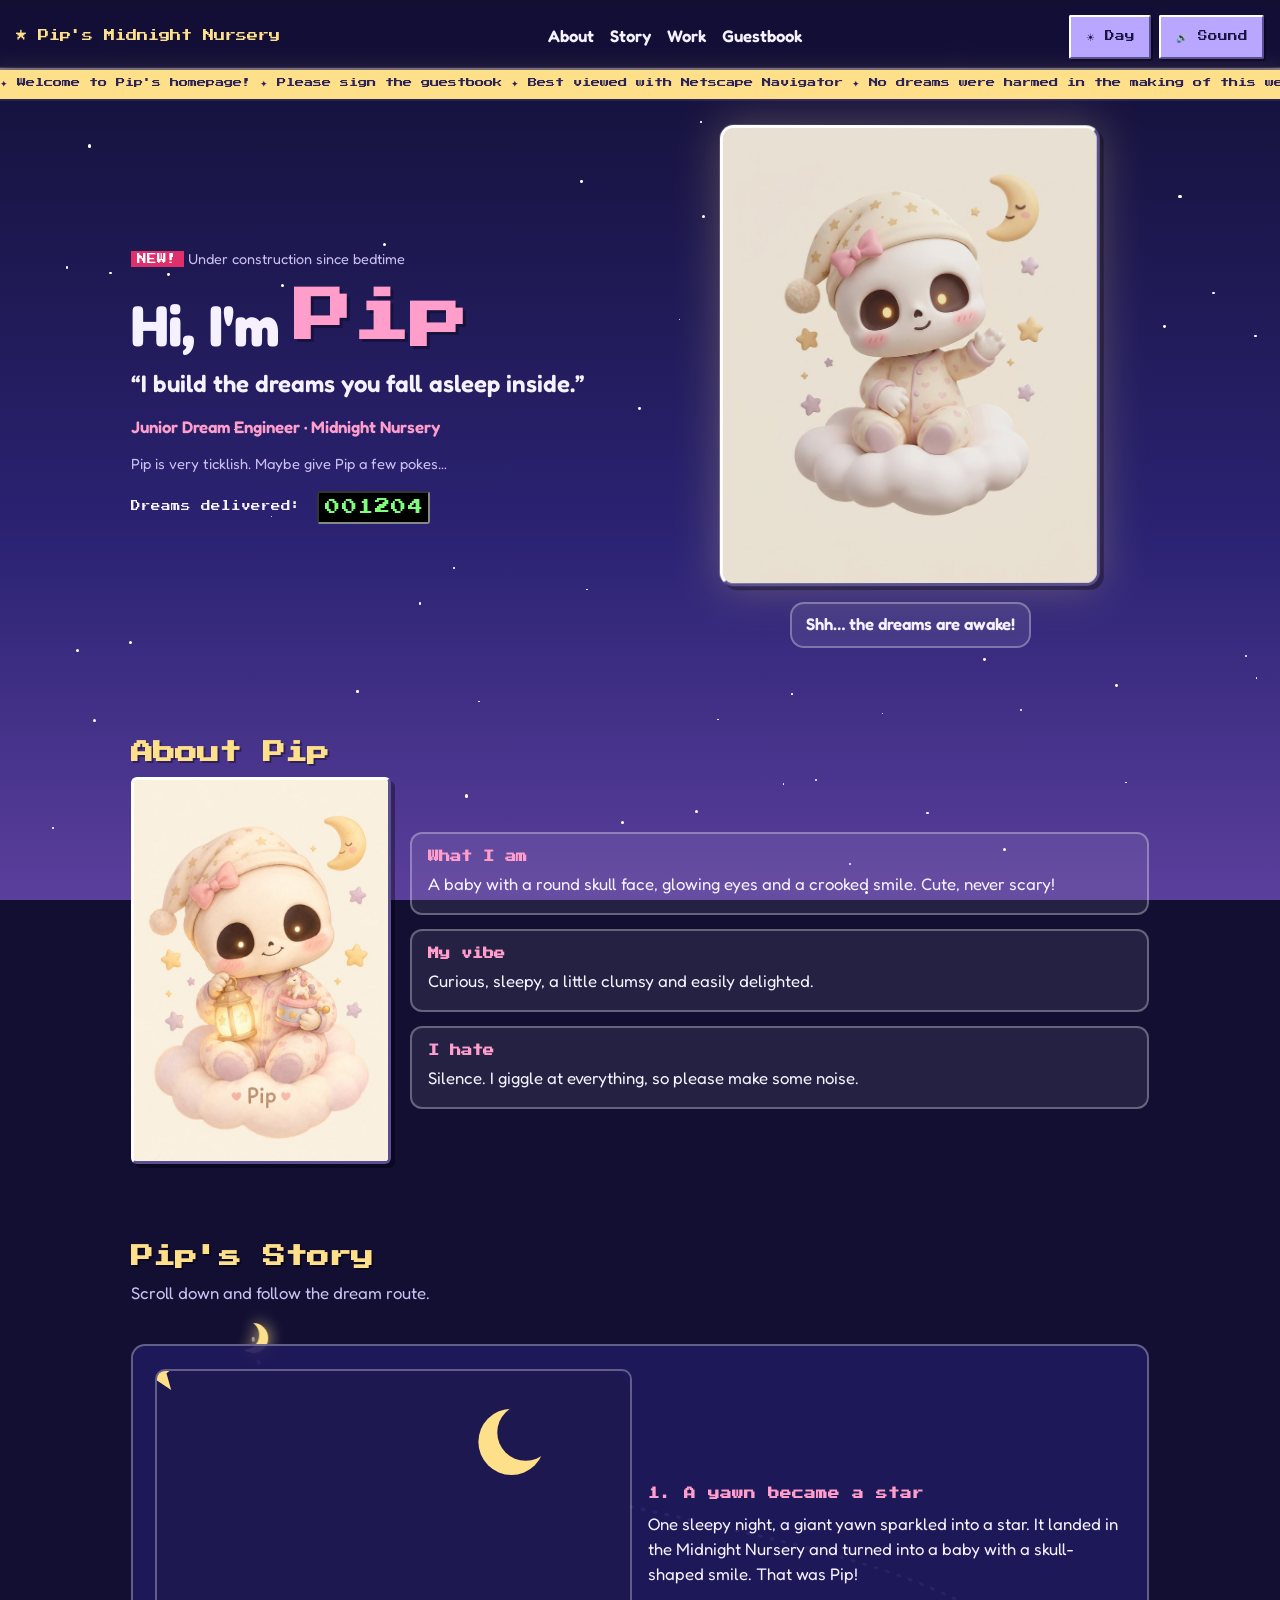
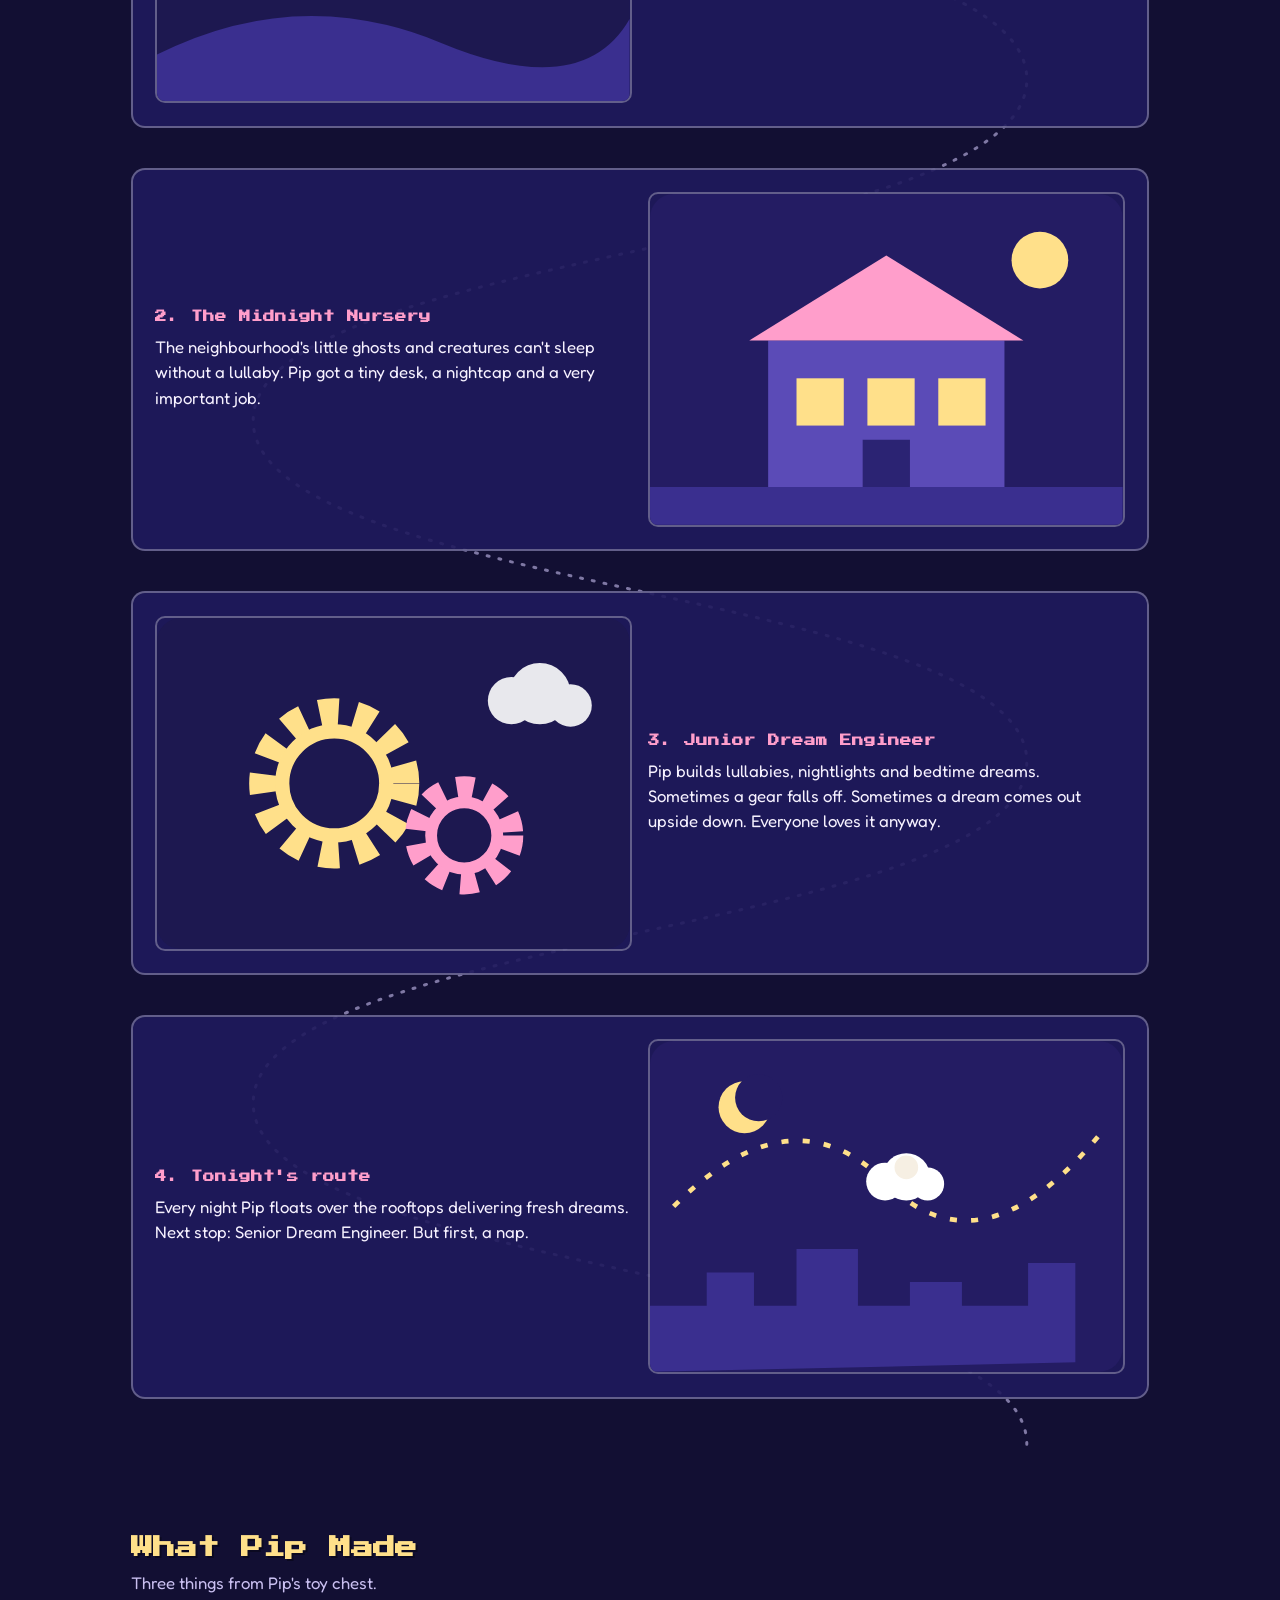
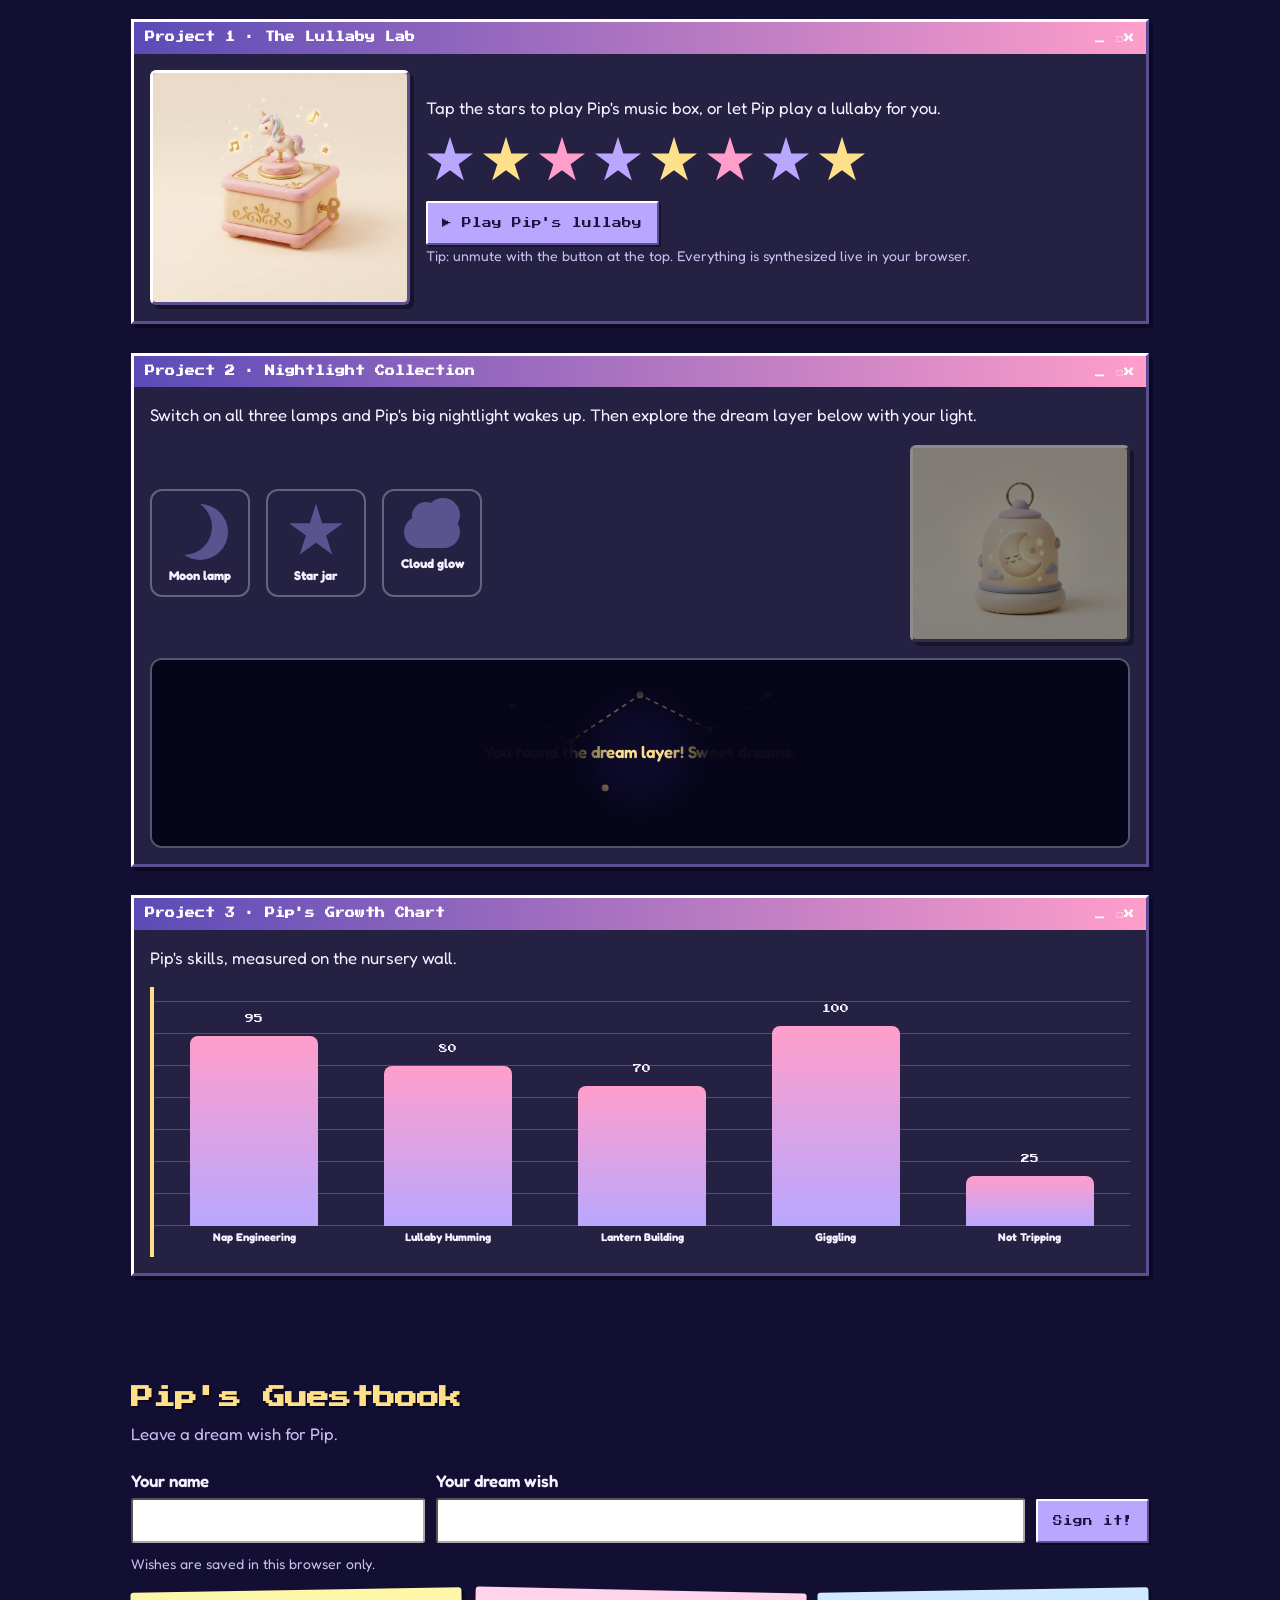
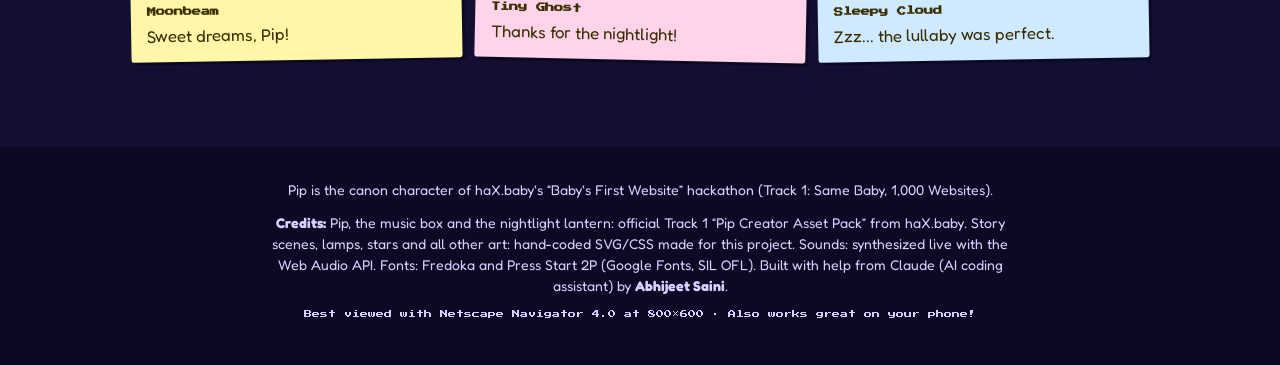
==== index-1.html @ 0d10c53f "Add files via upload" ====
<!doctype html>
<html lang="en" data-theme="night">
<head>
  <meta charset="utf-8">
  <meta name="viewport" content="width=device-width, initial-scale=1">
  <title>Pip's Midnight Nursery · Junior Dream Engineer</title>
  <meta name="description" content="Pip the skull baby builds the dreams you fall asleep inside. A cozy retro portfolio for haX.baby's Baby's First Website hackathon.">
  <link rel="preconnect" href="https://fonts.googleapis.com">
  <link rel="preconnect" href="https://fonts.gstatic.com" crossorigin>
  <link href="https://fonts.googleapis.com/css2?family=Fredoka:wght@400;600&family=Press+Start+2P&display=swap" rel="stylesheet">
  <link rel="preload" as="image" href="pip-wave.jpg">
  <link rel="stylesheet" href="style.css">
</head>
<body>
  <a class="skip" href="#main">Skip to content</a>
  <div class="progress" id="progress" aria-hidden="true"></div>
  <canvas id="sparkles" aria-hidden="true"></canvas>

  <div class="sky" aria-hidden="true">
    <div class="sky__night"></div>
    <div class="sky__day"></div>
    <div class="stars" id="stars"></div>
  </div>

  <header class="topbar">
    <a class="brand" href="#top">&#9733; Pip's Midnight Nursery</a>
    <nav class="nav" aria-label="Sections">
      <a href="#about">About</a>
      <a href="#story">Story</a>
      <a href="#work">Work</a>
      <a href="#guestbook">Guestbook</a>
    </nav>
    <div class="controls">
      <button class="btn95" id="themeBtn" type="button" aria-label="Switch to day mode">&#9728; Day</button>
      <button class="btn95" id="muteBtn" type="button" aria-pressed="false" aria-label="Mute sounds">&#128266; Sound</button>
    </div>
  </header>

  <div class="marquee" aria-hidden="true">
    <span>&#10022; Welcome to Pip's homepage! &#10022; Please sign the guestbook &#10022; Best viewed with Netscape Navigator &#10022; No dreams were harmed in the making of this website &#10022; Shh, Pip is a little ticklish &#10022;</span>
  </div>

  <main id="main">
    <!-- HERO: what they are -->
    <section class="hero" id="top">
      <div class="hero__text">
        <p class="new"><span class="blink">NEW!</span> Under construction since bedtime</p>
        <h1>Hi, I'm <span class="pixel">Pip</span></h1>
        <p class="tagline">&ldquo;I build the dreams you fall asleep inside.&rdquo;</p>
        <p class="role">Junior Dream Engineer &middot; Midnight Nursery</p>
        <p class="hint">Pip is very ticklish. Maybe give Pip a few pokes&hellip;</p>
        <p class="counter">Dreams delivered: <span class="odo" id="odometer" role="img" aria-label="Dreams delivered counter"></span></p>
      </div>
      <div class="hero__pip">
        <button class="pip-btn" id="pip" type="button" aria-label="Pip the skull baby. Poke Pip!">
          <span class="pip-frame">
            <img id="pipImg" src="pip-wave.jpg" width="800" height="973" alt="Pip, a cute baby with a round skull face, a starry nightcap and a pink bow, waving from a fluffy cloud">
            <span class="zzz" aria-hidden="true"><i>Z</i><i>z</i><i>z</i></span>
          </span>
        </button>
        <p class="speech" id="speech" aria-live="polite">Shh&hellip; the dreams are awake!</p>
      </div>
    </section>

    <section class="about" id="about" aria-labelledby="aboutTitle">
      <h2 id="aboutTitle">About Pip</h2>
      <div class="about__layout">
        <figure class="portrait art-frame">
          <img src="pip-portrait.jpg" width="682" height="1024" loading="lazy" alt="Official portrait of Pip holding a glowing lantern and a unicorn music box, sitting on a cloud">
        </figure>
        <div class="about__grid">
          <article class="mini"><h3>What I am</h3><p>A baby with a round skull face, glowing eyes and a crooked smile. Cute, never scary!</p></article>
          <article class="mini"><h3>My vibe</h3><p>Curious, sleepy, a little clumsy and easily delighted.</p></article>
          <article class="mini"><h3>I hate</h3><p>Silence. I giggle at everything, so please make some noise.</p></article>
        </div>
      </div>
    </section>

    <!-- STORY -->
    <section class="story" id="story" aria-labelledby="storyTitle">
      <h2 id="storyTitle">Pip's Story</h2>
      <p class="sub">Scroll down and follow the dream route.</p>
      <div class="story__track" id="storyTrack">
        <div class="dreampath" aria-hidden="true">
          <svg id="dreamSvg" xmlns="http://www.w3.org/2000/svg">
            <path id="dreamFaint" fill="none"/>
            <path id="dreamLine" fill="none"/>
          </svg>
          <div class="moonmark" id="moonmark"></div>
        </div>

        <article class="scene">
          <div class="scene__art">
            <svg viewBox="0 0 200 140" role="img" aria-label="A star falling over a sleepy hill">
              <rect width="200" height="140" rx="10" fill="#1d1850"/>
              <circle cx="150" cy="30" r="14" fill="#ffe08a"/><circle cx="156" cy="26" r="12" fill="#1d1850"/>
              <g class="fall"><line x1="0" y1="0" x2="-30" y2="-18" stroke="#ffe08a" stroke-width="2" opacity=".6"/><polygon points="0,-9 3,-3 9,-3 4,1 6,8 0,4 -6,8 -4,1 -9,-3 -3,-3" fill="#ffe08a"/></g>
              <path d="M0 120 Q60 90 120 115 T200 105 V140 H0Z" fill="#3a2f8f"/>
            </svg>
          </div>
          <div class="scene__text"><h3>1. A yawn became a star</h3><p>One sleepy night, a giant yawn sparkled into a star. It landed in the Midnight Nursery and turned into a baby with a skull-shaped smile. That was Pip!</p></div>
        </article>

        <article class="scene scene--flip">
          <div class="scene__art">
            <svg viewBox="0 0 200 140" role="img" aria-label="A little nursery house with glowing windows">
              <rect width="200" height="140" rx="10" fill="#241c63"/>
              <circle cx="165" cy="28" r="12" fill="#ffe08a"/>
              <rect x="50" y="62" width="100" height="62" fill="#5b4bb7"/>
              <polygon points="42,62 100,26 158,62" fill="#ff9ecb"/>
              <rect class="win w1" x="62" y="78" width="20" height="20" fill="#ffe08a"/>
              <rect class="win w2" x="92" y="78" width="20" height="20" fill="#ffe08a"/>
              <rect class="win w3" x="122" y="78" width="20" height="20" fill="#ffe08a"/>
              <rect x="90" y="104" width="20" height="20" fill="#2b2373"/>
              <rect y="124" width="200" height="16" fill="#3a2f8f"/>
            </svg>
          </div>
          <div class="scene__text"><h3>2. The Midnight Nursery</h3><p>The neighbourhood's little ghosts and creatures can't sleep without a lullaby. Pip got a tiny desk, a nightcap and a very important job.</p></div>
        </article>

        <article class="scene">
          <div class="scene__art">
            <svg viewBox="0 0 200 140" role="img" aria-label="Two turning gears and a cloud">
              <rect width="200" height="140" rx="10" fill="#1d1850"/>
              <g transform="translate(75 70)"><g class="gear"><circle r="30" fill="none" stroke="#ffe08a" stroke-width="12" stroke-dasharray="8 7"/><circle r="22" fill="none" stroke="#ffe08a" stroke-width="6"/></g></g>
              <g transform="translate(130 92)"><g class="gear gear--rev"><circle r="20" fill="none" stroke="#ff9ecb" stroke-width="10" stroke-dasharray="7 6"/><circle r="14" fill="none" stroke="#ff9ecb" stroke-width="5"/></g></g>
              <g fill="#fff" opacity=".9"><circle cx="150" cy="35" r="10"/><circle cx="162" cy="32" r="13"/><circle cx="175" cy="37" r="9"/></g>
            </svg>
          </div>
          <div class="scene__text"><h3>3. Junior Dream Engineer</h3><p>Pip builds lullabies, nightlights and bedtime dreams. Sometimes a gear falls off. Sometimes a dream comes out upside down. Everyone loves it anyway.</p></div>
        </article>

        <article class="scene scene--flip">
          <div class="scene__art">
            <svg viewBox="0 0 200 140" role="img" aria-label="A little cloud floating over rooftops along a dotted route">
              <rect width="200" height="140" rx="10" fill="#241c63"/>
              <circle cx="40" cy="28" r="11" fill="#ffe08a"/><circle cx="46" cy="24" r="10" fill="#241c63"/>
              <path d="M10 70 Q60 20 100 60 T190 40" fill="none" stroke="#ffe08a" stroke-width="2" stroke-dasharray="3 6"/>
              <g><g fill="#fff"><circle cx="0" cy="0" r="8"/><circle cx="9" cy="-2" r="10"/><circle cx="18" cy="1" r="7"/></g><circle cx="9" cy="-6" r="5" fill="#f6efe3"/><animateMotion dur="7s" repeatCount="indefinite" path="M10 70 Q60 20 100 60 T190 40"/></g>
              <path d="M0 140 V112 h24 v-14 h20 v14 h18 v-24 h26 v24 h22 v-10 h22 v10 h28 v-18 h20 v42Z" fill="#3a2f8f"/>
            </svg>
          </div>
          <div class="scene__text"><h3>4. Tonight's route</h3><p>Every night Pip floats over the rooftops delivering fresh dreams. Next stop: Senior Dream Engineer. But first, a nap.</p></div>
        </article>
      </div>
    </section>

    <!-- WORK -->
    <section class="work" id="work" aria-labelledby="workTitle">
      <h2 id="workTitle">What Pip Made</h2>
      <p class="sub">Three things from Pip's toy chest.</p>

      <article class="card" id="lab">
        <h3 class="card__title">Project 1 &middot; The Lullaby Lab</h3>
        <div class="card__body lab__grid">
          <img class="musicbox art-frame" id="musicbox" src="music-box.jpg" width="800" height="722" loading="lazy" alt="Pip's pastel unicorn music box with a golden winding key">
          <div>
            <p>Tap the stars to play Pip's music box, or let Pip play a lullaby for you.</p>
            <div class="keys" id="keys" role="group" aria-label="Music box stars"></div>
            <button class="btn95" id="playLullaby" type="button" data-nosfx>&#9654; Play Pip's lullaby</button>
            <p class="note">Tip: unmute with the button at the top. Everything is synthesized live in your browser.</p>
          </div>
        </div>
      </article>

      <article class="card" id="lights">
        <h3 class="card__title">Project 2 &middot; Nightlight Collection</h3>
        <div class="card__body">
          <p>Switch on all three lamps and Pip's big nightlight wakes up. Then explore the dream layer below with your light.</p>
          <div class="lights__top">
          <div class="lamps">
            <button class="lamp lamp--moon" type="button" aria-pressed="false" aria-label="Moon lamp"><span class="shape"></span><b>Moon lamp</b></button>
            <button class="lamp lamp--star" type="button" aria-pressed="false" aria-label="Star jar"><span class="shape"></span><b>Star jar</b></button>
            <button class="lamp lamp--cloud" type="button" aria-pressed="false" aria-label="Cloud glow"><span class="shape"></span><b>Cloud glow</b></button>
          </div>
          <img class="lantern art-frame" src="lantern.jpg" width="800" height="714" loading="lazy" alt="Pip's big moon nightlight lantern">
          </div>
          <div class="darkroom" id="darkroom" aria-label="Dream layer, move your pointer or finger to light it up">
            <div class="darkroom__hidden">
              <svg viewBox="0 0 300 160" aria-hidden="true">
                <g fill="#ffe08a"><circle cx="40" cy="40" r="3"/><circle cx="90" cy="70" r="3"/><circle cx="150" cy="30" r="3"/><circle cx="210" cy="60" r="3"/><circle cx="260" cy="30" r="3"/><circle cx="120" cy="110" r="3"/></g>
                <polyline points="40,40 90,70 150,30 210,60 260,30" fill="none" stroke="#ffe08a" stroke-width="1.5" stroke-dasharray="4 4"/>
              </svg>
              <p>You found the dream layer! Sweet dreams.</p>
            </div>
            <div class="darkroom__mask"></div>
          </div>
        </div>
      </article>

      <article class="card" id="chart">
        <h3 class="card__title">Project 3 &middot; Pip's Growth Chart</h3>
        <div class="card__body">
          <p>Pip's skills, measured on the nursery wall.</p>
          <div class="wall">
            <div class="grow" style="--h:95"><div class="grow__bar"><span>95</span></div><b>Nap Engineering</b></div>
            <div class="grow" style="--h:80"><div class="grow__bar"><span>80</span></div><b>Lullaby Humming</b></div>
            <div class="grow" style="--h:70"><div class="grow__bar"><span>70</span></div><b>Lantern Building</b></div>
            <div class="grow" style="--h:100"><div class="grow__bar"><span>100</span></div><b>Giggling</b></div>
            <div class="grow" style="--h:25"><div class="grow__bar"><span>25</span></div><b>Not Tripping</b></div>
          </div>
        </div>
      </article>
    </section>

    <!-- GUESTBOOK -->
    <section class="guest" id="guestbook" aria-labelledby="guestTitle">
      <h2 id="guestTitle">Pip's Guestbook</h2>
      <p class="sub">Leave a dream wish for Pip.</p>
      <form id="guestForm" class="guest__form" autocomplete="off">
        <label>Your name <input name="name" maxlength="20" required></label>
        <label>Your dream wish <input name="message" maxlength="100" required></label>
        <button class="btn95" type="submit">Sign it!</button>
      </form>
      <p class="note" id="guestNote" aria-live="polite"></p>
      <ul class="guest__list" id="guestList"></ul>
    </section>
  </main>

  <footer class="footer">
    <p>Pip is the canon character of haX.baby's &ldquo;Baby's First Website&rdquo; hackathon (Track 1: Same Baby, 1,000 Websites).</p>
    <p><b>Credits:</b> Pip, the music box and the nightlight lantern: official Track 1 &ldquo;Pip Creator Asset Pack&rdquo; from haX.baby. Story scenes, lamps, stars and all other art: hand-coded SVG/CSS made for this project. Sounds: synthesized live with the Web Audio API. Fonts: Fredoka and Press Start 2P (Google Fonts, SIL OFL). Built with help from Claude (AI coding assistant) by <b>Abhijeet Saini</b>.</p>
    <p class="small">Best viewed with Netscape Navigator 4.0 at 800&times;600 &middot; Also works great on your phone!</p>
  </footer>

  <script src="script.js"></script>
</body>
</html>
---- style.css ----
:root{
  --font:'Fredoka','Trebuchet MS',system-ui,sans-serif;
  --pixel:'Press Start 2P','Courier New',monospace;
}
[data-theme="night"]{
  --card:rgba(255,255,255,.08); --card-border:rgba(255,255,255,.3);
  --text:#f6f1ff; --muted:#c9bff0; --accent:#ff9ecb; --gold:#ffe08a;
  --btn:#b9a7ff; --btn-text:#1a1440; --head:#f6efe3; --socket:#241a4a; --glow:#ffe9a8;
  --cloud:#e9e2ff; --lamp-off:#5b5390;
}
[data-theme="day"]{
  --card:rgba(255,255,255,.72); --card-border:#ffffff;
  --text:#2b2358; --muted:#5b5390; --accent:#ff6fae; --gold:#ffb830;
  --btn:#ffd3ea; --btn-text:#2b2358; --head:#fffaf0; --socket:#3b2d6e; --glow:#fff2b8;
  --cloud:#ffffff; --lamp-off:#b9b2dc;
}

*{box-sizing:border-box}
html{scroll-behavior:smooth;-webkit-text-size-adjust:100%}
body{margin:0;font-family:var(--font);color:var(--text);line-height:1.5;font-size:1.05rem;min-height:100vh;overflow-x:hidden;background:#120f33}
img,svg{max-width:100%}
h1,h2,h3{line-height:1.2;margin:0}
p{margin:0 0 .8rem}
a{color:var(--accent)}
.skip{position:absolute;left:-999px;top:0;background:#fff;color:#000;padding:.5rem 1rem;z-index:300}
.skip:focus{left:8px;top:8px}

/* sky */
.sky{position:fixed;inset:0;z-index:-1;overflow:hidden}
.sky__night,.sky__day{position:absolute;inset:0;transition:opacity .8s}
.sky__night{background:linear-gradient(180deg,#120f33 0%,#2b2373 60%,#5b3f9c 100%)}
.sky__day{background:linear-gradient(180deg,#9fdcff 0%,#d9f1ff 55%,#fff1d2 100%)}
[data-theme="night"] .sky__day{opacity:0}
[data-theme="day"] .sky__night{opacity:0}
.stars{position:absolute;inset:0;transition:opacity .8s}
[data-theme="day"] .stars{opacity:0}
.stars span{position:absolute;border-radius:50%;background:#fff;animation:twinkle 3s ease-in-out infinite}
@keyframes twinkle{0%,100%{opacity:.25;transform:scale(.8)}50%{opacity:1;transform:scale(1.3)}}

#sparkles{position:fixed;inset:0;z-index:90;pointer-events:none}
.progress{position:fixed;top:0;left:0;right:0;height:5px;background:var(--accent);transform-origin:left;transform:scaleX(0);z-index:200}

/* 90s buttons */
.btn95{font-family:var(--pixel);font-size:.6rem;line-height:1.3;padding:.75rem .9rem;background:var(--btn);color:var(--btn-text);border:2px solid;border-color:#fff #5a4f90 #5a4f90 #fff;box-shadow:2px 2px 0 rgba(0,0,0,.35);cursor:pointer;border-radius:2px;min-height:44px}
.btn95:active{border-color:#5a4f90 #fff #fff #5a4f90;transform:translate(1px,1px);box-shadow:none}
button:focus-visible,a:focus-visible,input:focus-visible{outline:3px dashed var(--accent);outline-offset:3px}

/* topbar */
.topbar{position:sticky;top:5px;z-index:100;display:flex;flex-wrap:wrap;align-items:center;justify-content:space-between;gap:.5rem .75rem;padding:.6rem 1rem;background:rgba(20,15,55,.72);backdrop-filter:blur(8px);border-bottom:2px solid var(--card-border)}
[data-theme="day"] .topbar{background:rgba(255,255,255,.75)}
.brand{font-family:var(--pixel);font-size:.7rem;color:var(--gold);text-decoration:none}
[data-theme="day"] .brand{color:#5b4bb7}
.nav{display:flex;gap:1rem;font-weight:600}
.nav a{color:var(--text);text-decoration:none}
.nav a:hover{color:var(--accent)}
.controls{display:flex;gap:.5rem}

.marquee{overflow:hidden;white-space:nowrap;background:var(--gold);color:#2b2358;font-family:var(--pixel);font-size:.58rem;border-block:2px solid #2b2358}
.marquee span{display:inline-block;padding:.55rem 0;animation:marq 38s linear infinite}
@keyframes marq{from{transform:translateX(100vw)}to{transform:translateX(-100%)}}

main{max-width:1050px;margin:0 auto;padding:0 1rem 3rem}
section{padding:2.5rem 0}
h2{font-family:var(--pixel);font-size:clamp(.95rem,3.6vw,1.4rem);color:var(--gold);text-shadow:2px 2px 0 rgba(0,0,0,.35);margin-bottom:.6rem}
[data-theme="day"] h2{color:#5b4bb7;text-shadow:2px 2px 0 #fff}
.sub{color:var(--muted);margin-bottom:1.4rem}
.note{font-size:.88rem;color:var(--muted)}

/* hero */
.hero{display:grid;gap:1rem;align-items:center;padding-top:1.5rem}
.hero__pip{order:-1;text-align:center}
.hero h1{font-size:clamp(2rem,9vw,3.6rem);margin-bottom:.4rem}
.pixel{font-family:var(--pixel);color:var(--accent);text-shadow:3px 3px 0 rgba(0,0,0,.3)}
.new{font-size:.9rem;color:var(--muted)}
.blink{font-family:var(--pixel);font-size:.6rem;color:#fff;background:#e0306b;padding:.2rem .4rem;animation:blink 1s steps(2) infinite}
@keyframes blink{50%{opacity:0}}
.tagline{font-size:clamp(1.15rem,4.4vw,1.5rem);font-weight:600}
.role{color:var(--accent);font-weight:600}
.hint{font-size:.92rem;color:var(--muted)}
.counter{margin-top:1rem;font-family:var(--pixel);font-size:.6rem}
.odo{display:inline-flex;gap:2px;background:#000;padding:4px 6px;border:2px inset #888;border-radius:3px;vertical-align:middle;margin-left:.4rem;font-size:.95rem}
.digit{display:block;height:1.4em;width:.95em;overflow:hidden;color:#7dff7d}
.strip{display:block;transition:transform .9s cubic-bezier(.3,1.4,.5,1)}
.strip span{display:block;height:1.4em;line-height:1.4em;text-align:center}

.pip-btn{background:none;border:0;padding:0;cursor:pointer;width:min(82vw,380px);-webkit-tap-highlight-color:transparent;animation:bob 4s ease-in-out infinite}
.pip-btn svg{width:100%;height:auto;display:block;overflow:visible}
.pip-btn.boing{animation:boing .45s ease}
@keyframes bob{0%,100%{transform:translateY(0)}50%{transform:translateY(-10px)}}
@keyframes boing{0%{transform:scale(1)}30%{transform:scale(1.08,.92)}60%{transform:scale(.96,1.05)}100%{transform:scale(1)}}
.speech{display:inline-block;margin-top:.6rem;padding:.5rem .9rem;background:var(--card);border:2px solid var(--card-border);border-radius:14px;font-weight:600;min-height:2.4rem}

.art-frame{background:#f8ecd9;border:3px solid;border-color:#fff #5a4f90 #5a4f90 #fff;box-shadow:4px 4px 0 rgba(0,0,0,.35);border-radius:6px;display:block;max-width:100%;height:auto}
.pip-frame{position:relative;display:block;background:#f8ecd9;border:3px solid;border-color:#fff #5a4f90 #5a4f90 #fff;box-shadow:4px 4px 0 rgba(0,0,0,.35),0 0 44px rgba(255,224,138,.28);border-radius:14px;overflow:hidden;transform:perspective(700px) rotateY(calc(var(--tx,0) * 9deg)) rotateX(calc(var(--ty,0) * -7deg))}
.pip-frame img{display:block;width:100%;height:auto;transition:filter .6s}
[data-theme="night"] .pip-frame img{filter:brightness(.93) saturate(1.05)}
.asleep .pip-frame img{filter:brightness(.7) saturate(.8)}
.zzz{position:absolute;right:9%;top:6%;display:flex;flex-direction:column;align-items:flex-end;font-family:var(--pixel);color:#fff;text-shadow:2px 2px 0 #5b4bb7;opacity:0;pointer-events:none;transition:opacity .4s}
.zzz i{font-style:normal;line-height:1.1}
.zzz i:nth-child(1){font-size:1.3rem}
.zzz i:nth-child(2){font-size:1rem;margin-right:1rem}
.zzz i:nth-child(3){font-size:.75rem;margin-right:1.8rem}
.asleep .zzz{opacity:1;animation:zfloat 2.4s ease-in-out infinite}
@keyframes zfloat{0%,100%{transform:translateY(0)}50%{transform:translateY(-8px)}}
.asleep .pip-btn{animation-duration:8s}

/* about */
.about__layout{display:grid;gap:1.2rem;align-items:center}
.portrait{margin:0 auto;width:min(70vw,260px);padding:0;overflow:hidden}
.portrait img{display:block;width:100%;height:auto}
.about__grid{display:grid;gap:.9rem}
.mini{background:var(--card);border:2px solid var(--card-border);border-radius:12px;padding:1rem}
.mini h3{font-family:var(--pixel);font-size:.7rem;color:var(--accent);margin-bottom:.5rem}
.mini p{margin:0}

/* story */
.story__track{position:relative;padding:1rem 0}
.dreampath{position:absolute;inset:0;pointer-events:none;z-index:0}
.dreampath svg{position:absolute;inset:0;width:100%;height:100%;overflow:visible}
#dreamFaint{stroke:var(--muted);stroke-width:3;stroke-dasharray:2 10;stroke-linecap:round;opacity:.6}
#dreamLine{stroke:var(--gold);stroke-width:4;stroke-linecap:round}
.moonmark{position:absolute;left:-15px;top:-15px;width:30px;height:30px;border-radius:50%;box-shadow:inset -9px -3px 0 0 var(--gold);filter:drop-shadow(0 0 8px var(--gold));will-change:transform}
.scene{position:relative;z-index:1;display:grid;gap:1rem;align-items:center;margin:0 0 2.5rem;padding:1rem;background:var(--card);border:2px solid var(--card-border);border-radius:14px;opacity:0;transform:translateY(30px);transition:opacity .7s,transform .7s}
.scene.in{opacity:1;transform:none}
[data-theme="night"] .scene{background:rgba(32,26,92,.9)}
[data-theme="day"] .scene{background:rgba(255,255,255,.9)}
.scene__art svg{width:100%;height:auto;display:block;border-radius:10px;border:2px solid var(--card-border)}
.scene__text h3{font-family:var(--pixel);font-size:.72rem;color:var(--accent);margin-bottom:.6rem;line-height:1.5}
.scene__text p{margin:0}
.fall{animation:fall 3.5s ease-in infinite}
@keyframes fall{0%{transform:translate(60px,10px);opacity:0}15%{opacity:1}100%{transform:translate(135px,95px);opacity:0}}
.win{animation:winblink 4s ease-in-out infinite}
.w2{animation-delay:1.3s}.w3{animation-delay:2.4s}
@keyframes winblink{0%,100%{opacity:1}50%{opacity:.35}}
.gear{animation:spin 8s linear infinite}
.gear--rev{animation-direction:reverse}
@keyframes spin{to{transform:rotate(360deg)}}

/* cards: 90s windows */
.card{margin:0 0 1.8rem;background:var(--card);border:3px solid;border-color:#fff #5a4f90 #5a4f90 #fff;box-shadow:4px 4px 0 rgba(0,0,0,.35);opacity:0;transform:translateY(24px);transition:opacity .7s,transform .7s}
.card.in{opacity:1;transform:none}
.card__title{font-family:var(--pixel);font-size:.62rem;line-height:1.6;color:#fff;padding:.5rem .7rem;background:linear-gradient(90deg,#5b4bb7,#ff9ecb);display:flex;justify-content:space-between;gap:.5rem}
.card__title::after{content:"_ \25A1 x";letter-spacing:.1em}
.card__body{padding:1rem}

.lab__grid{display:grid;gap:1rem;align-items:center}
.musicbox{width:min(100%,260px);margin:0 auto;transition:transform .3s}
.musicbox.tap{transform:scale(1.05) rotate(-2deg)}
#lab.playing .musicbox{animation:wobble 1.6s ease-in-out infinite}
@keyframes wobble{0%,100%{transform:rotate(-2deg)}50%{transform:rotate(2deg) translateY(-4px)}}
.keys{display:flex;flex-wrap:wrap;gap:.5rem;margin:1rem 0}
.star{width:48px;height:48px;border:0;background:var(--gold);cursor:pointer;clip-path:polygon(50% 0,61% 35%,98% 35%,68% 57%,79% 91%,50% 70%,21% 91%,32% 57%,2% 35%,39% 35%);transition:transform .15s,filter .15s}
.star:hover{transform:scale(1.12)}
.star.on{transform:scale(1.3);filter:brightness(1.35) drop-shadow(0 0 6px #fff)}
.star:nth-child(3n){background:var(--accent)}
.star:nth-child(3n+1){background:#b9a7ff}

.lights__top{display:grid;gap:1rem;align-items:center;margin:1rem 0}
.lantern{width:min(100%,220px);margin:0 auto;filter:brightness(.55) saturate(.6);transition:filter .8s,box-shadow .8s}
#lights.all-on .lantern{filter:brightness(1.05) saturate(1.1);box-shadow:4px 4px 0 rgba(0,0,0,.35),0 0 50px 12px rgba(255,224,138,.6)}
.lamps{display:flex;flex-wrap:wrap;gap:1rem;margin:0}
.lamp{display:flex;flex-direction:column;align-items:center;gap:.5rem;width:100px;background:none;border:2px solid var(--card-border);border-radius:12px;padding:.8rem .4rem;cursor:pointer;color:var(--text);font-family:var(--font)}
.lamp b{font-size:.8rem}
.lamp .shape{display:block;width:56px;height:56px;transition:all .4s}
.lamp--moon .shape{border-radius:50%;box-shadow:inset -16px -5px 0 0 var(--lamp-off)}
.lamp--moon[aria-pressed="true"] .shape{box-shadow:inset -16px -5px 0 0 var(--gold);filter:drop-shadow(0 0 12px var(--gold))}
.lamp--star .shape{background:var(--lamp-off);clip-path:polygon(50% 0,61% 35%,98% 35%,68% 57%,79% 91%,50% 70%,21% 91%,32% 57%,2% 35%,39% 35%)}
.lamp--star[aria-pressed="true"] .shape{background:var(--gold);filter:drop-shadow(0 0 10px var(--gold))}
.lamp--cloud .shape{position:relative;height:32px;margin-top:12px;border-radius:30px;background:var(--lamp-off)}
.lamp--cloud .shape::before,.lamp--cloud .shape::after{content:"";position:absolute;border-radius:50%;background:inherit}
.lamp--cloud .shape::before{width:28px;height:28px;left:8px;top:-14px}
.lamp--cloud .shape::after{width:34px;height:34px;left:22px;top:-18px}
.lamp--cloud[aria-pressed="true"] .shape{background:#ffd3ea;filter:drop-shadow(0 0 12px #ff9ecb)}
.lamp[aria-pressed="true"]{border-color:var(--gold)}

.darkroom{position:relative;height:190px;border-radius:12px;overflow:hidden;background:#0d0a2a;border:2px solid var(--card-border);touch-action:pan-y;cursor:crosshair;--x:50%;--y:50%}
.darkroom__hidden{position:absolute;inset:0;display:flex;flex-direction:column;align-items:center;justify-content:center;color:var(--gold);text-align:center;padding:1rem}
.darkroom__hidden svg{position:absolute;inset:0;width:100%;height:100%;opacity:.8}
.darkroom__hidden p{position:relative;font-weight:600;margin:0}
.darkroom__mask{position:absolute;inset:0;pointer-events:none;background:radial-gradient(circle 70px at var(--x) var(--y),transparent 0,transparent 35%,rgba(6,5,24,.97) 100%)}
.darkroom.lit .darkroom__mask{background:radial-gradient(circle 130px at var(--x) var(--y),transparent 0,transparent 55%,rgba(6,5,24,.6) 100%)}

.wall{display:flex;align-items:flex-end;justify-content:space-around;gap:.4rem;height:270px;margin-top:1rem;padding:0 .4rem;background:repeating-linear-gradient(0deg,transparent 0 31px,rgba(255,255,255,.2) 31px 32px);border-left:4px solid var(--gold)}
.grow{display:flex;flex-direction:column;align-items:center;justify-content:flex-end;width:19%;height:100%}
.grow b{font-size:.7rem;text-align:center;line-height:1.2;margin-top:.3rem;min-height:2.4em;display:block}
.grow__bar{width:70%;height:0;max-height:200px;background:linear-gradient(180deg,#ff9ecb,#b9a7ff);border-radius:8px 8px 0 0;position:relative;transition:height 1.3s cubic-bezier(.3,1.3,.5,1)}
.grow__bar span{position:absolute;top:-1.5rem;left:50%;transform:translateX(-50%);font-family:var(--pixel);font-size:.55rem;white-space:nowrap}
.card.in .grow__bar{height:calc(var(--h) * 2px)}

/* guestbook */
.guest__form{display:grid;gap:.7rem;margin-bottom:.6rem}
.guest__form label{display:grid;gap:.25rem;font-weight:600}
.guest__form input{font-family:var(--font);font-size:1rem;padding:.65rem;border:2px inset #aaa;border-radius:3px;background:#fff;color:#222;min-height:44px}
.guest__list{list-style:none;padding:0;margin:1rem 0 0;display:grid;gap:.8rem}
.guest__list li{background:#fff7a8;color:#3a2f00;padding:.8rem 1rem;border-radius:3px;box-shadow:3px 3px 0 rgba(0,0,0,.3);transform:rotate(-1deg)}
.guest__list li:nth-child(even){transform:rotate(1.2deg);background:#ffd3ea}
.guest__list li:nth-child(3n){background:#cfe9ff}
.guest__list b{display:block;font-family:var(--pixel);font-size:.58rem;margin-bottom:.3rem}
.guest__list span{overflow-wrap:anywhere}

.footer{padding:2rem 1rem;text-align:center;background:rgba(10,8,30,.7);color:#d9d0ff;font-size:.88rem}
.footer p{max-width:760px;margin:0 auto .7rem}
.footer .small{font-family:var(--pixel);font-size:.5rem;line-height:1.8}

/* bigger screens */
@media (min-width:720px){
  .hero{grid-template-columns:1.1fr 1fr}
  .hero__pip{order:0}
  .about__layout{grid-template-columns:260px 1fr}
  .lab__grid{grid-template-columns:260px 1fr}
  .lights__top{grid-template-columns:1fr 220px}
  .scene{grid-template-columns:1fr 1fr;padding:1.4rem}
  .scene--flip .scene__art{order:2}
  .guest__form{grid-template-columns:1fr 2fr auto;align-items:end}
  .guest__list{grid-template-columns:repeat(3,1fr)}
}
@media (max-width:560px){
  .nav{display:none}
  .topbar{justify-content:space-between}
  .brand{font-size:.58rem}
  .btn95{font-size:.52rem;padding:.6rem .6rem}
  .wall{height:250px}
  .grow b{font-size:.6rem}
}
@media (prefers-reduced-motion:reduce){
  *,*::before,*::after{animation:none!important;transition-duration:.01ms!important}
  .scene,.card{opacity:1;transform:none}
  .marquee span{padding-left:1rem}
}
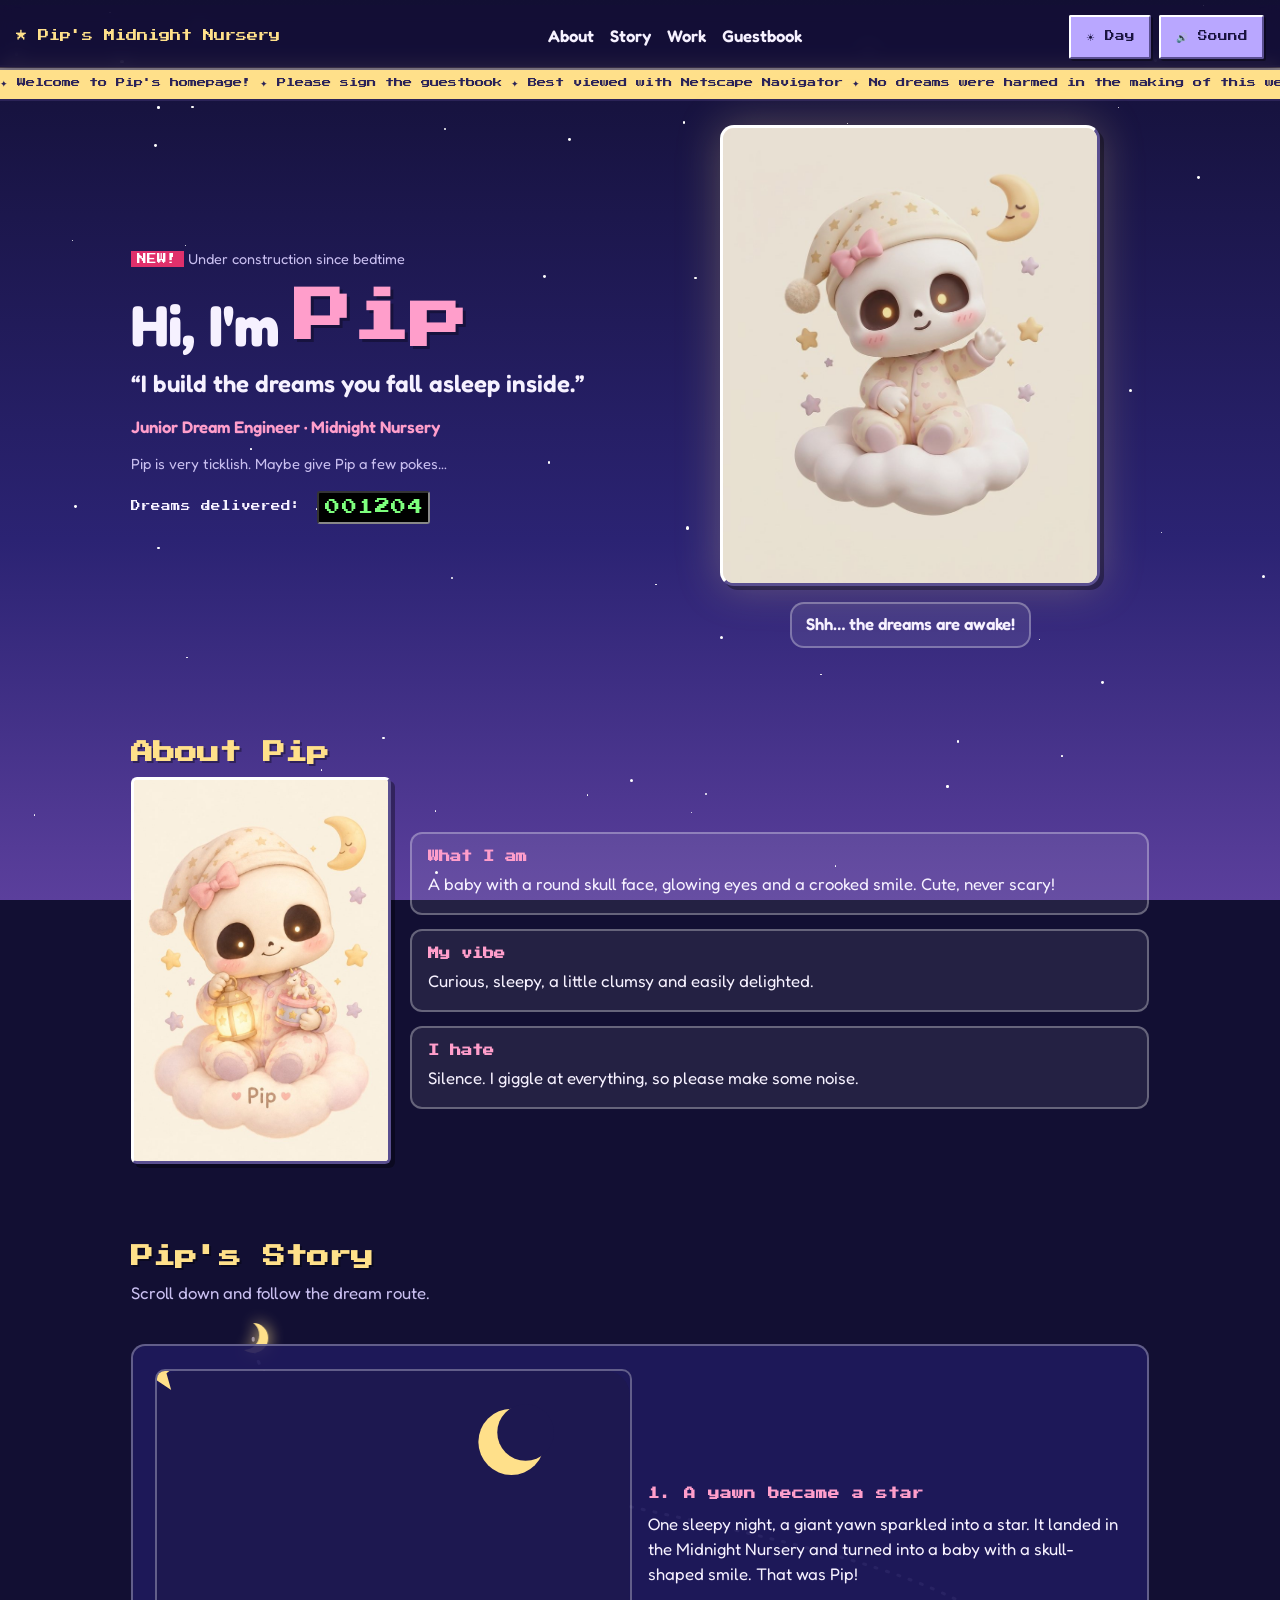
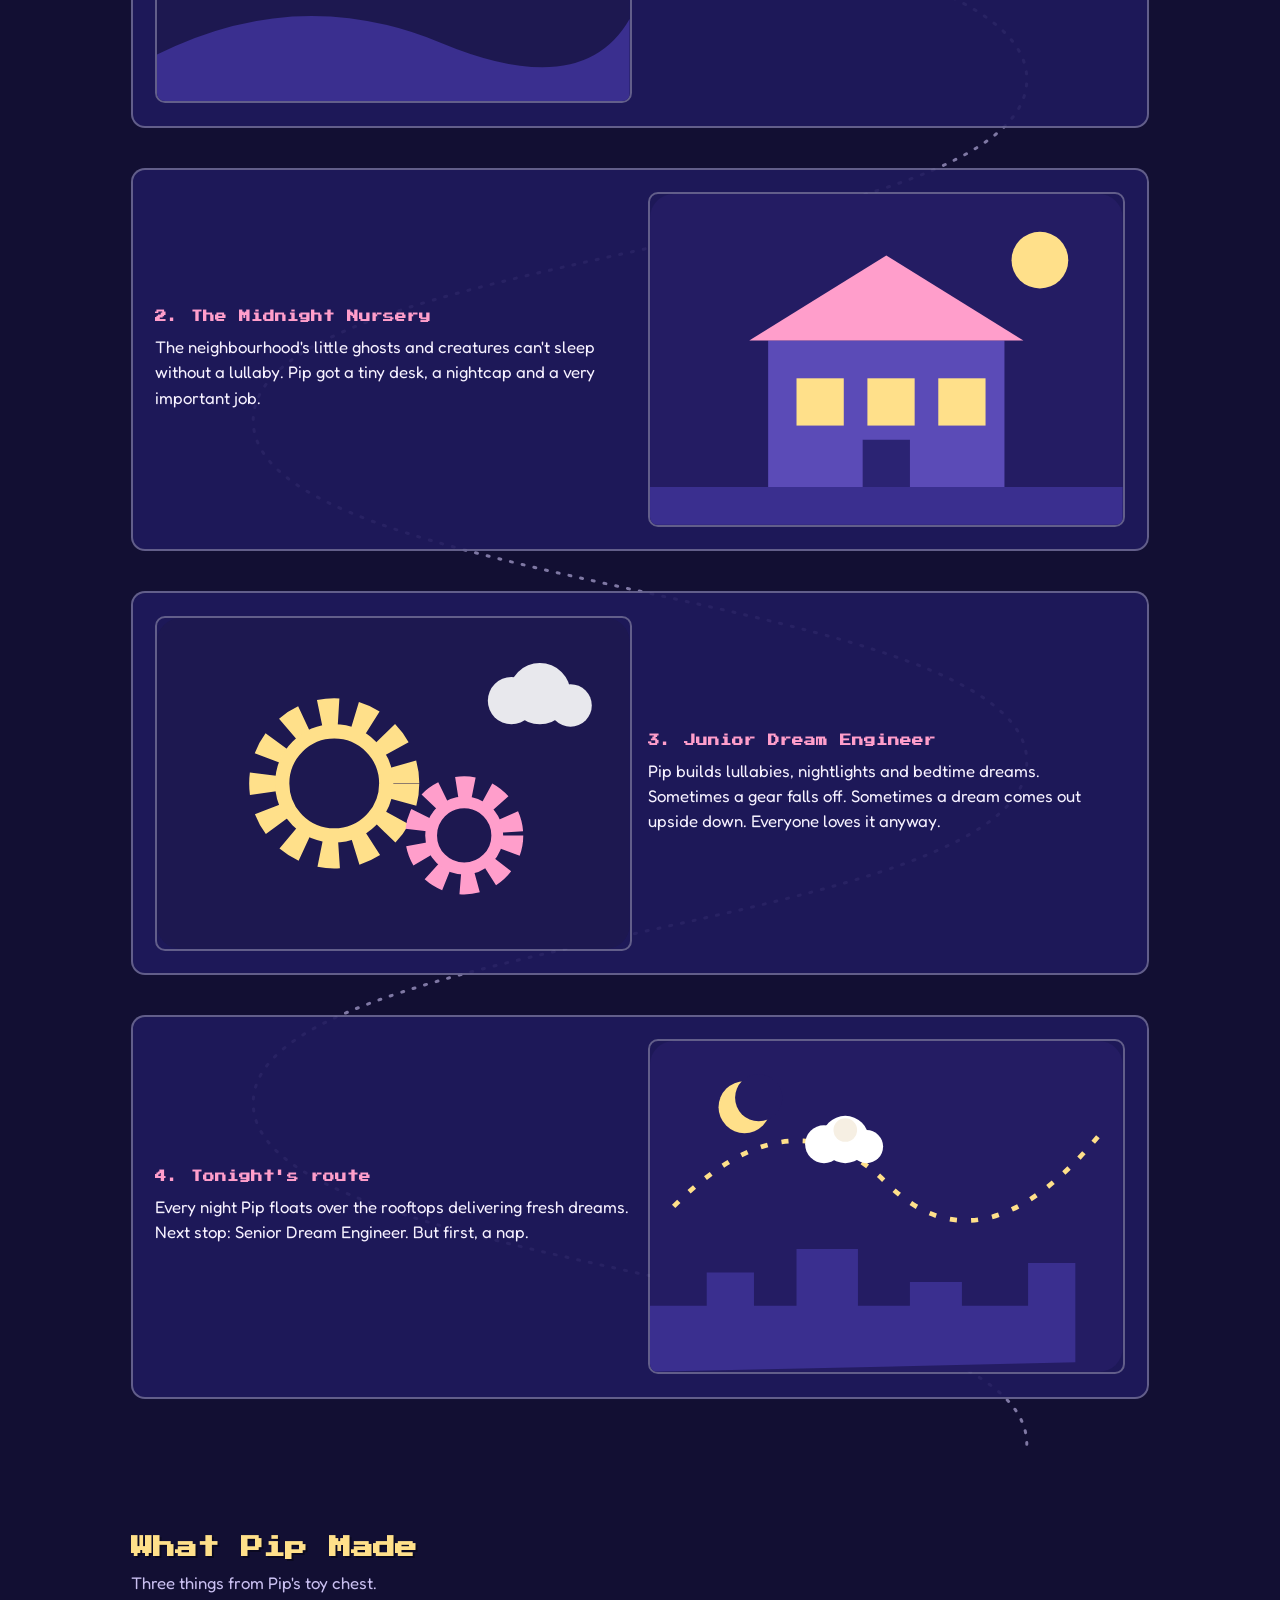
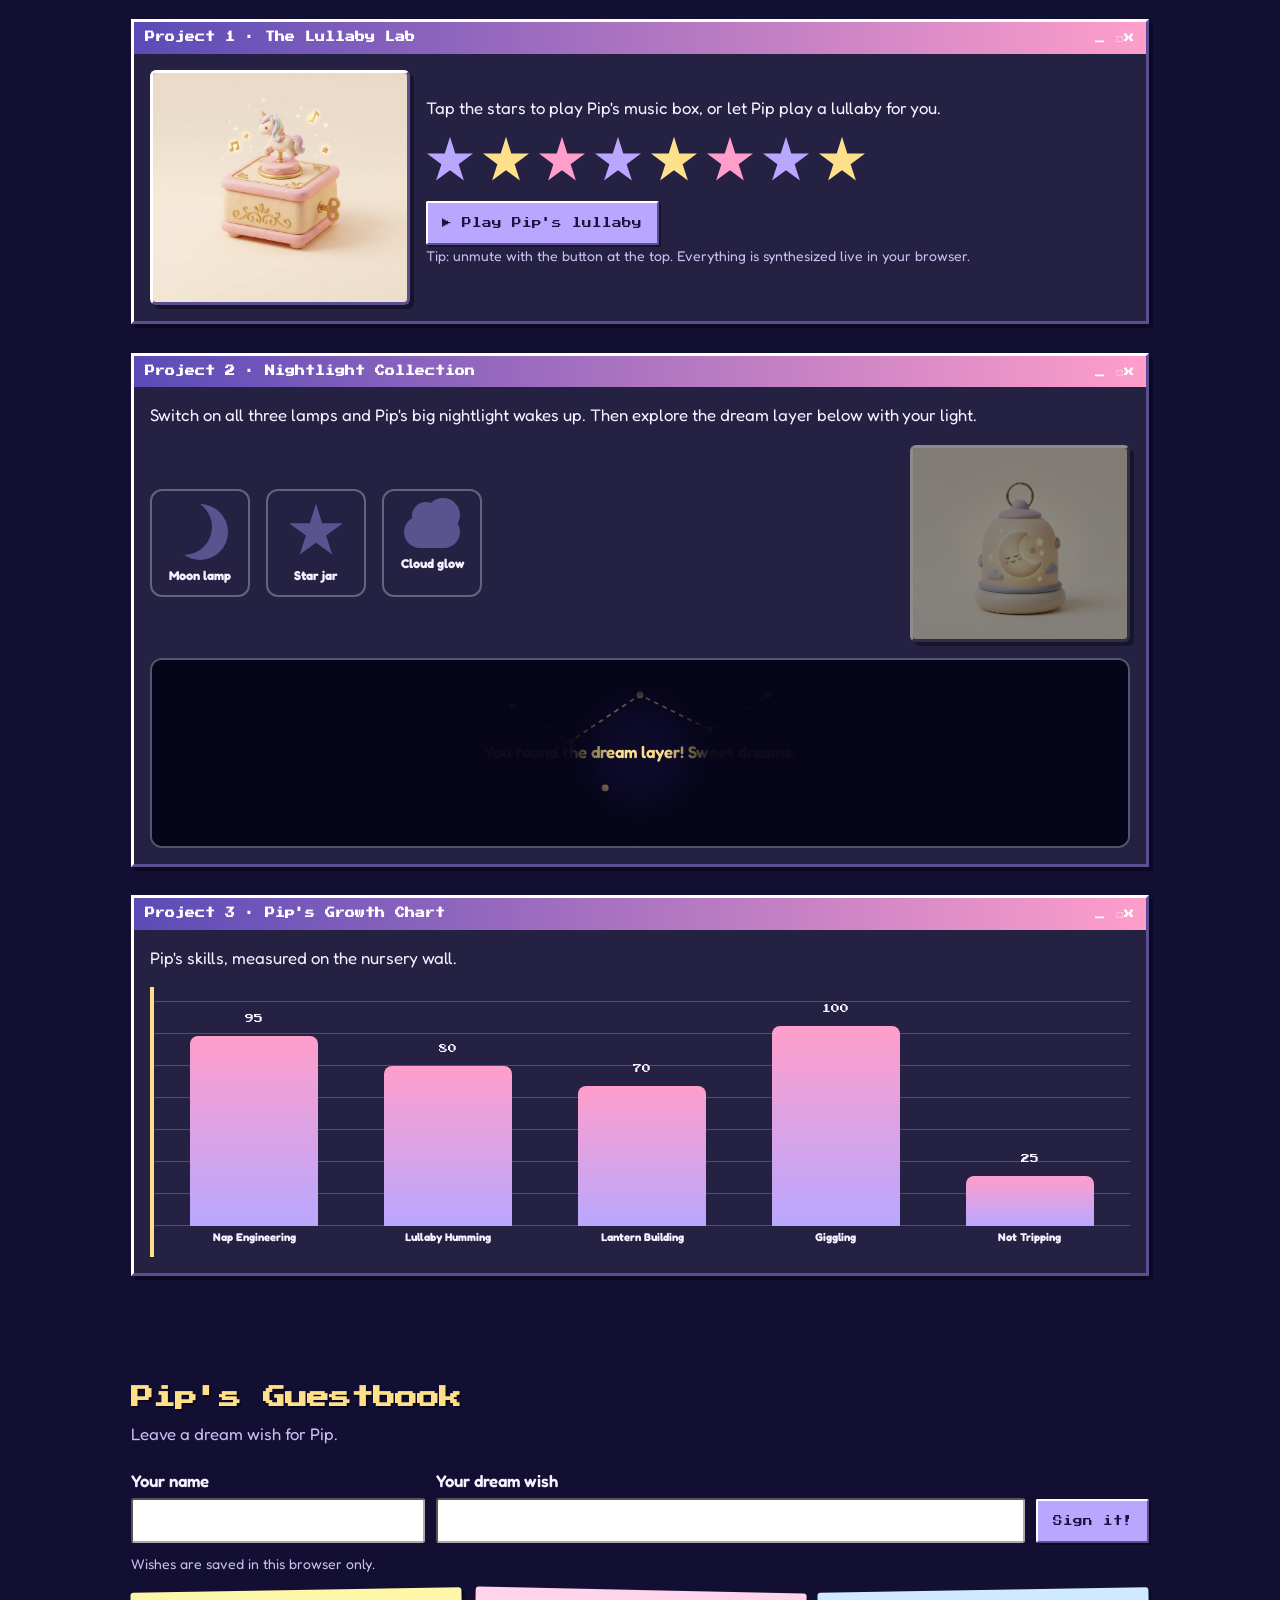
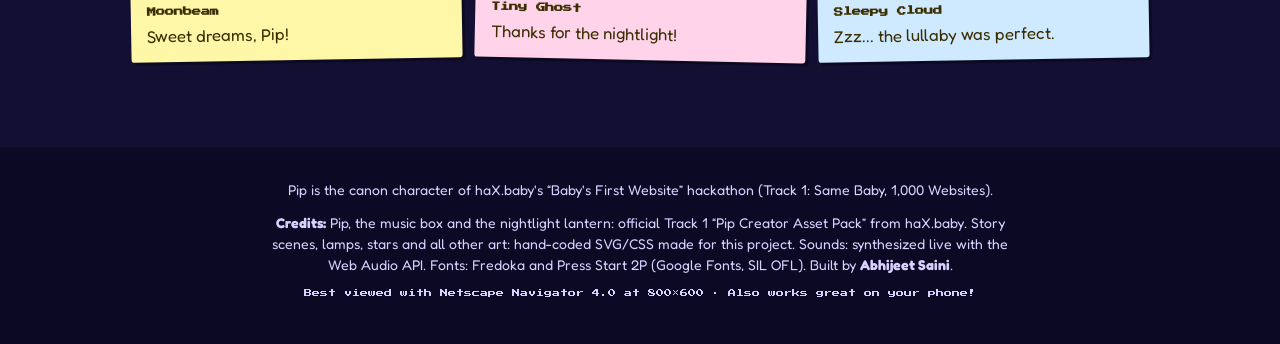
==== commit 19a4e944: "Remove mention of AI coding assistant from credits" ====
--- a/index-1.html
+++ b/index-1.html
@@ -219,7 +219,7 @@
 
   <footer class="footer">
     <p>Pip is the canon character of haX.baby's &ldquo;Baby's First Website&rdquo; hackathon (Track 1: Same Baby, 1,000 Websites).</p>
-    <p><b>Credits:</b> Pip, the music box and the nightlight lantern: official Track 1 &ldquo;Pip Creator Asset Pack&rdquo; from haX.baby. Story scenes, lamps, stars and all other art: hand-coded SVG/CSS made for this project. Sounds: synthesized live with the Web Audio API. Fonts: Fredoka and Press Start 2P (Google Fonts, SIL OFL). Built with help from Claude (AI coding assistant) by <b>Abhijeet Saini</b>.</p>
+    <p><b>Credits:</b> Pip, the music box and the nightlight lantern: official Track 1 &ldquo;Pip Creator Asset Pack&rdquo; from haX.baby. Story scenes, lamps, stars and all other art: hand-coded SVG/CSS made for this project. Sounds: synthesized live with the Web Audio API. Fonts: Fredoka and Press Start 2P (Google Fonts, SIL OFL). Built by <b>Abhijeet Saini</b>.</p>
     <p class="small">Best viewed with Netscape Navigator 4.0 at 800&times;600 &middot; Also works great on your phone!</p>
   </footer>
 
